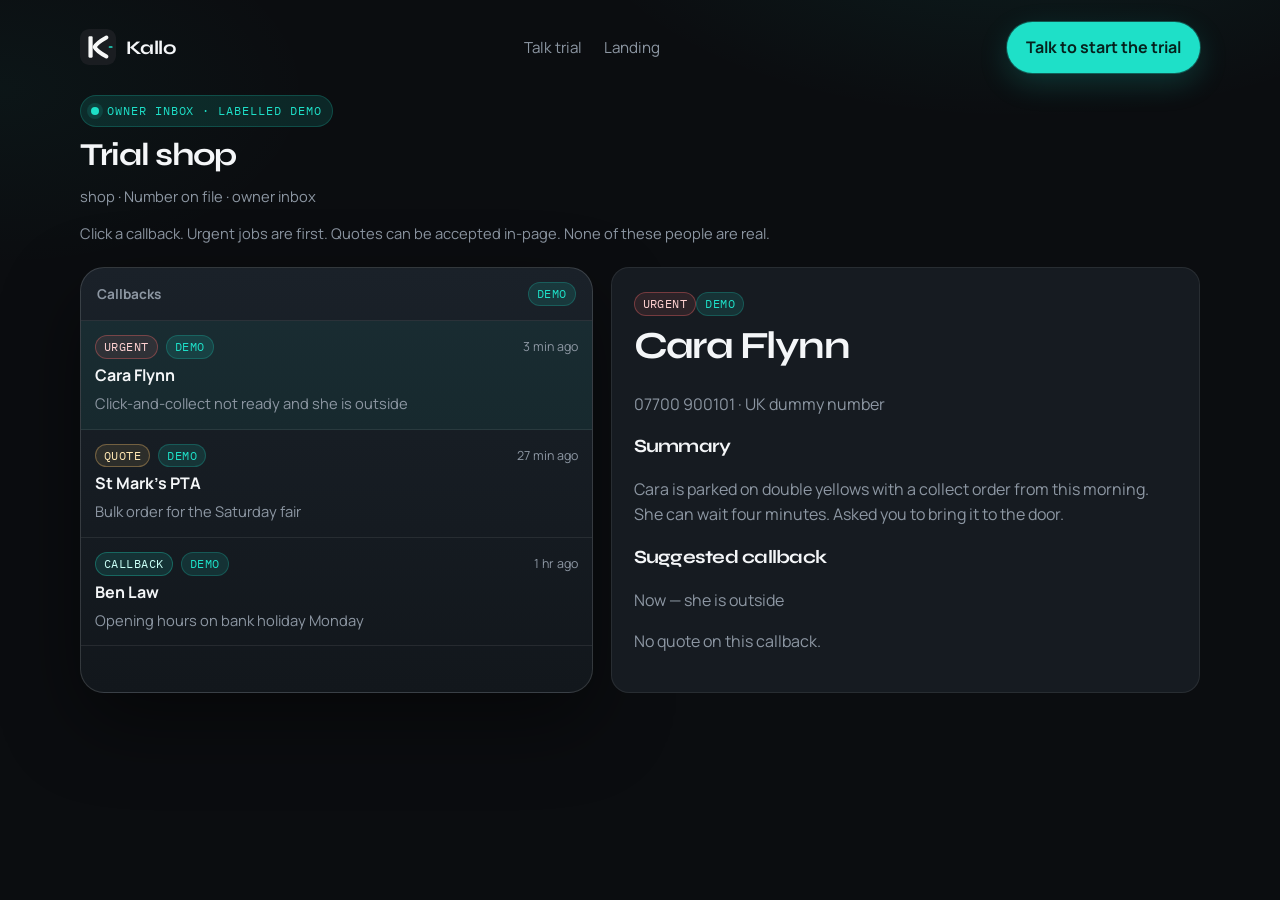
==== inbox/index.html @ 205d048f "Add Kallo GitHub Pages demo with talk trial and owner inbox Static landing, talk, and inbox routes f" ====
<!DOCTYPE html>
<html lang="en-GB">
<head>
  <meta charset="utf-8">
  <meta name="viewport" content="width=device-width, initial-scale=1">
  <title>Owner inbox — Kallo</title>
  <meta name="description" content="Fake owner inbox for the Kallo trial. Urgency-sorted demo callbacks, summaries, and quote accept.">
  <link rel="icon" href="../assets/favicon.svg" type="image/svg+xml">
  <link rel="preconnect" href="https://fonts.googleapis.com">
  <link rel="preconnect" href="https://fonts.gstatic.com" crossorigin>
  <link href="https://fonts.googleapis.com/css2?family=IBM+Plex+Mono:wght@400;500&family=Manrope:wght@400;600;700&family=Syne:wght@700;800&display=swap" rel="stylesheet">
  <link rel="stylesheet" href="../css/app.css">
</head>
<body class="page-inbox">
  <header class="wrap nav">
    <a class="brand" href="../">
      <img src="../assets/logo.svg" alt="Kallo">
      Kallo
    </a>
    <nav class="nav__links" aria-label="Primary">
      <a href="../talk/">Talk trial</a>
      <a href="../">Landing</a>
    </nav>
    <a class="btn btn--primary" href="../talk/">Talk to start the trial</a>
  </header>

  <main class="wrap">
    <section class="inbox-head">
      <p class="kicker"><span class="live-dot" aria-hidden="true"></span> Owner inbox · labelled demo</p>
      <h1 data-shop>Trial shop</h1>
      <p class="fine" data-shop-meta>shop · Number on file · owner inbox</p>
      <p class="fine">Click a callback. Urgent jobs are first. Quotes can be accepted in-page. None of these people are real.</p>
    </section>
    <div class="inbox-shell">
      <section class="product" aria-label="Callback list">
        <div class="product__bar">
          <strong>Callbacks</strong>
          <span class="demo-pill">Demo</span>
        </div>
        <div data-list></div>
      </section>
      <section class="card" data-detail></section>
    </div>
  </main>
  <script src="../js/base.js"></script>
  <script src="../js/demo-data.js"></script>
  <script src="../js/inbox.js"></script>
</body>
</html>
---- css/app.css ----
:root {
  --bg: #0b0d10;
  --bg-2: #11151a;
  --surface: #161b21;
  --surface-2: #1c232b;
  --line: rgba(255, 255, 255, 0.08);
  --line-strong: rgba(255, 255, 255, 0.14);
  --text: #f4f6f8;
  --muted: #8d97a3;
  --teal: #1ee0c8;
  --teal-2: #14b8a6;
  --teal-dim: rgba(30, 224, 200, 0.12);
  --urgent: #ff6b6b;
  --quote: #f5c16c;
  --shadow: 0 30px 80px rgba(0, 0, 0, 0.45);
  --radius: 18px;
  --max: 1120px;
  --sans: "Manrope", "Segoe UI", sans-serif;
  --display: "Syne", "Manrope", sans-serif;
  --mono: "IBM Plex Mono", ui-monospace, monospace;
}

* { box-sizing: border-box; }
html { scroll-behavior: smooth; }
body {
  margin: 0;
  color: var(--text);
  background:
    radial-gradient(900px 420px at 80% -10%, rgba(30, 224, 200, 0.08), transparent 50%),
    radial-gradient(700px 400px at 0% 10%, rgba(30, 224, 200, 0.04), transparent 45%),
    var(--bg);
  font-family: var(--sans);
  line-height: 1.55;
  min-height: 100vh;
}

a { color: inherit; }
img { max-width: 100%; display: block; }
button, input { font: inherit; }

.wrap {
  width: min(var(--max), calc(100% - 40px));
  margin: 0 auto;
}

.nav {
  display: flex;
  align-items: center;
  justify-content: space-between;
  padding: 22px 0 10px;
  gap: 16px;
}

.brand {
  display: flex;
  align-items: center;
  gap: 10px;
  text-decoration: none;
  font-family: var(--display);
  font-weight: 700;
  letter-spacing: -0.03em;
  font-size: 1.2rem;
}

.brand img { width: 36px; height: 36px; border-radius: 9px; }

.nav__links {
  display: flex;
  align-items: center;
  gap: 22px;
  color: var(--muted);
  font-size: 0.95rem;
}

.nav__links a { text-decoration: none; }
.nav__links a:hover { color: var(--text); }

.btn {
  display: inline-flex;
  align-items: center;
  justify-content: center;
  gap: 8px;
  border: 1px solid transparent;
  border-radius: 999px;
  padding: 12px 18px;
  text-decoration: none;
  cursor: pointer;
  background: transparent;
  color: var(--text);
}

.btn--primary {
  background: var(--teal);
  color: #06221e;
  font-weight: 700;
  box-shadow: 0 0 0 1px rgba(30, 224, 200, 0.3), 0 10px 30px rgba(30, 224, 200, 0.18);
}

.btn--primary:hover { filter: brightness(1.05); }
.btn--primary:disabled { opacity: 0.55; cursor: wait; }
.btn--ghost {
  border-color: var(--line-strong);
  color: var(--text);
}
.btn--ghost:hover { background: rgba(255, 255, 255, 0.04); }

.live-dot {
  width: 8px;
  height: 8px;
  border-radius: 99px;
  background: var(--teal);
  box-shadow: 0 0 0 4px var(--teal-dim);
}

.hero {
  display: grid;
  grid-template-columns: 1.05fr 0.95fr;
  gap: 48px;
  align-items: center;
  padding: 54px 0 40px;
}

.kicker {
  display: inline-flex;
  align-items: center;
  gap: 8px;
  font-family: var(--mono);
  font-size: 0.74rem;
  letter-spacing: 0.08em;
  text-transform: uppercase;
  color: var(--teal);
  background: var(--teal-dim);
  border: 1px solid rgba(30, 224, 200, 0.2);
  border-radius: 999px;
  padding: 6px 10px;
}

h1, h2, h3 { font-family: var(--display); letter-spacing: -0.04em; margin: 0 0 12px; }
h1 { font-size: clamp(2.6rem, 5vw, 4.4rem); line-height: 0.98; }
h2 { font-size: clamp(1.8rem, 3vw, 2.6rem); }
.lede { font-size: 1.12rem; color: var(--muted); max-width: 40rem; }

.hero__actions { display: flex; flex-wrap: wrap; gap: 12px; margin: 26px 0 14px; }
.fine { color: var(--muted); font-size: 0.92rem; }

.product {
  background: linear-gradient(180deg, #1a2129, #12171c);
  border: 1px solid var(--line-strong);
  border-radius: 24px;
  box-shadow: var(--shadow);
  overflow: hidden;
}

.product__bar {
  display: flex;
  align-items: center;
  justify-content: space-between;
  padding: 14px 16px;
  border-bottom: 1px solid var(--line);
  color: var(--muted);
  font-size: 0.85rem;
}

.product__list { display: grid; }
.mock-row {
  display: grid;
  gap: 4px;
  padding: 14px 16px;
  border-bottom: 1px solid var(--line);
  text-align: left;
}
.mock-row:last-child { border-bottom: 0; }
.mock-row strong { font-size: 0.95rem; }
.mock-row span { color: var(--muted); font-size: 0.88rem; }
.mock-row--on { background: rgba(30, 224, 200, 0.06); }

.chip, .demo-pill {
  display: inline-flex;
  align-items: center;
  border-radius: 999px;
  padding: 2px 8px;
  font-size: 0.72rem;
  font-family: var(--mono);
  letter-spacing: 0.04em;
  text-transform: uppercase;
}
.chip { border: 1px solid var(--line-strong); color: var(--muted); }
.chip--urgent { color: #ffd2d2; border-color: rgba(255, 107, 107, 0.35); background: rgba(255, 107, 107, 0.1); }
.chip--quote { color: #ffe7b3; border-color: rgba(245, 193, 108, 0.35); background: rgba(245, 193, 108, 0.1); }
.chip--callback { color: #c9fff6; border-color: rgba(30, 224, 200, 0.3); background: var(--teal-dim); }
.demo-pill {
  color: var(--teal);
  background: var(--teal-dim);
  border: 1px solid rgba(30, 224, 200, 0.22);
}

.section { padding: 72px 0; }
.section--tight { padding: 28px 0 72px; }
.grid-3, .grid-2 { display: grid; gap: 16px; }
.grid-3 { grid-template-columns: repeat(3, 1fr); }
.grid-2 { grid-template-columns: 1fr 1fr; }

.card {
  background: var(--surface);
  border: 1px solid var(--line);
  border-radius: var(--radius);
  padding: 22px;
}
.card p, .card li { color: var(--muted); }
.step {
  font-family: var(--mono);
  color: var(--teal);
  font-size: 0.78rem;
  letter-spacing: 0.08em;
}

.trades {
  display: flex;
  flex-wrap: wrap;
  gap: 8px;
  margin-top: 16px;
}
.trades span {
  border: 1px solid var(--line-strong);
  border-radius: 999px;
  padding: 6px 10px;
  color: var(--muted);
  font-size: 0.88rem;
}

.faq details {
  border-top: 1px solid var(--line);
  padding: 16px 0;
}
.faq summary { cursor: pointer; font-weight: 700; }
.faq p { color: var(--muted); }

.footer {
  border-top: 1px solid var(--line);
  padding: 28px 0 48px;
  color: var(--muted);
  font-size: 0.9rem;
}

.page-talk, .page-inbox { padding-bottom: 60px; }
.talk-stage {
  max-width: 720px;
  margin: 40px auto 0;
  text-align: center;
}
.orb {
  width: 120px;
  height: 120px;
  margin: 20px auto 28px;
  border-radius: 50%;
  background: radial-gradient(circle at 35% 30%, #7ff6e8, #14b8a6 45%, #0b0d10 72%);
  box-shadow: 0 0 0 12px var(--teal-dim), 0 20px 60px rgba(30, 224, 200, 0.2);
  animation: pulse 2.4s ease-in-out infinite;
}
@keyframes pulse {
  50% { transform: scale(1.04); box-shadow: 0 0 0 18px rgba(30, 224, 200, 0.08), 0 20px 60px rgba(30, 224, 200, 0.25); }
}
.live-box {
  min-height: 84px;
  margin: 22px 0;
  padding: 18px;
  border-radius: 16px;
  border: 1px dashed var(--line-strong);
  background: rgba(255, 255, 255, 0.02);
  color: var(--muted);
}
.example {
  font-family: var(--mono);
  color: var(--teal);
  font-size: 0.92rem;
}
.error {
  color: #ffb4b4;
  margin-top: 12px;
}
.fallback {
  margin-top: 22px;
  display: grid;
  gap: 10px;
}
.fallback input {
  width: 100%;
  border-radius: 12px;
  border: 1px solid var(--line-strong);
  background: var(--surface);
  color: var(--text);
  padding: 12px 14px;
}

.inbox-shell {
  display: grid;
  grid-template-columns: 1fr 1.15fr;
  gap: 18px;
  margin-top: 22px;
}
.inbox-head h1 { font-size: 2rem; }
.row {
  width: 100%;
  display: grid;
  gap: 4px;
  text-align: left;
  background: transparent;
  color: inherit;
  border: 0;
  border-bottom: 1px solid var(--line);
  padding: 14px;
  cursor: pointer;
}
.row:hover, .row.is-active { background: rgba(30, 224, 200, 0.06); }
.row__top { display: flex; gap: 8px; align-items: center; }
.row__when { margin-left: auto; color: var(--muted); font-size: 0.78rem; }
.row__line { color: var(--muted); font-size: 0.92rem; }
.detail__phone, .muted { color: var(--muted); }
.quote {
  margin-top: 18px;
  padding: 16px;
  border-radius: 14px;
  background: var(--surface-2);
  border: 1px solid var(--line);
}
.quote__amount { font-size: 2rem; font-family: var(--display); }
.quote__done { color: var(--teal); font-weight: 700; }

@media (max-width: 880px) {
  .hero, .grid-3, .grid-2, .inbox-shell { grid-template-columns: 1fr; }
  .nav__links { display: none; }
  .hero { padding-top: 28px; }
}
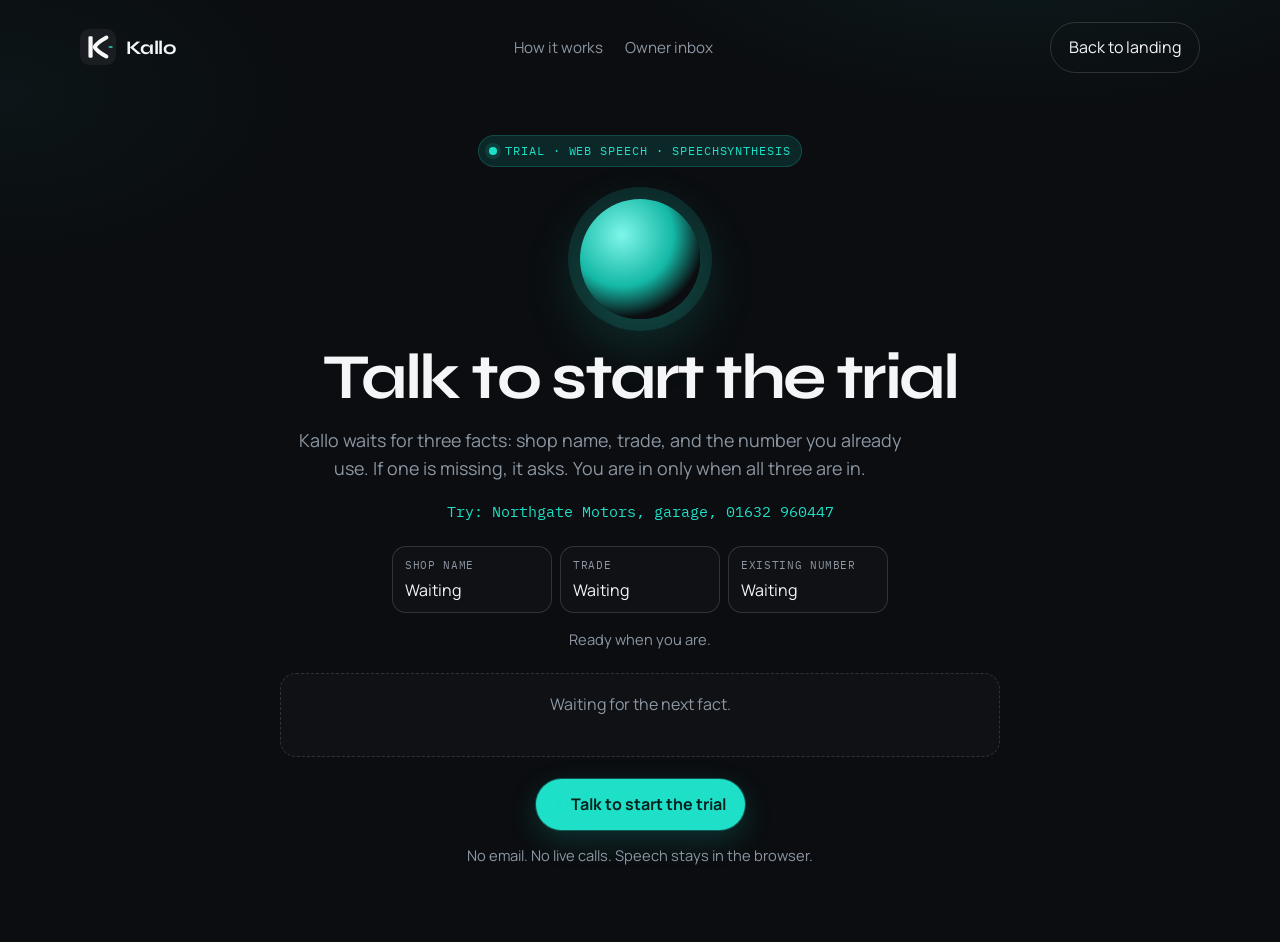
==== commit d6c8bc8e: "Wait for shop name, trade, and number before the inbox Onboard keeps asking until those three facts " ====
--- a/inbox/index.html
+++ b/inbox/index.html
@@ -27,8 +27,8 @@
   <main class="wrap">
     <section class="inbox-head">
       <p class="kicker"><span class="live-dot" aria-hidden="true"></span> Owner inbox · labelled demo</p>
-      <h1 data-shop>Trial shop</h1>
-      <p class="fine" data-shop-meta>shop · Number on file · owner inbox</p>
+      <h1 data-shop></h1>
+      <p class="fine" data-shop-meta></p>
       <p class="fine">Click a callback. Urgent jobs are first. Quotes can be accepted in-page. None of these people are real.</p>
     </section>
     <div class="inbox-shell">
@@ -43,6 +43,7 @@
     </div>
   </main>
   <script src="../js/base.js"></script>
+  <script src="../js/parse.js"></script>
   <script src="../js/demo-data.js"></script>
   <script src="../js/inbox.js"></script>
 </body>
--- a/css/app.css
+++ b/css/app.css
@@ -260,6 +260,36 @@
 @keyframes pulse {
   50% { transform: scale(1.04); box-shadow: 0 0 0 18px rgba(30, 224, 200, 0.08), 0 20px 60px rgba(30, 224, 200, 0.25); }
 }
+.facts {
+  list-style: none;
+  padding: 0;
+  margin: 22px 0 0;
+  display: flex;
+  flex-wrap: wrap;
+  justify-content: center;
+  gap: 8px;
+}
+.fact {
+  min-width: 160px;
+  text-align: left;
+  border: 1px solid var(--line-strong);
+  border-radius: 14px;
+  padding: 10px 12px;
+  background: rgba(255, 255, 255, 0.02);
+}
+.fact.is-set {
+  border-color: rgba(30, 224, 200, 0.35);
+  background: var(--teal-dim);
+}
+.fact__label {
+  display: block;
+  font-family: var(--mono);
+  font-size: 0.68rem;
+  letter-spacing: 0.06em;
+  text-transform: uppercase;
+  color: var(--muted);
+}
+.fact__value { display: block; margin-top: 4px; }
 .live-box {
   min-height: 84px;
   margin: 22px 0;
@@ -283,6 +313,7 @@
   display: grid;
   gap: 10px;
 }
+.fallback[hidden] { display: none; }
 .fallback input {
   width: 100%;
   border-radius: 12px;
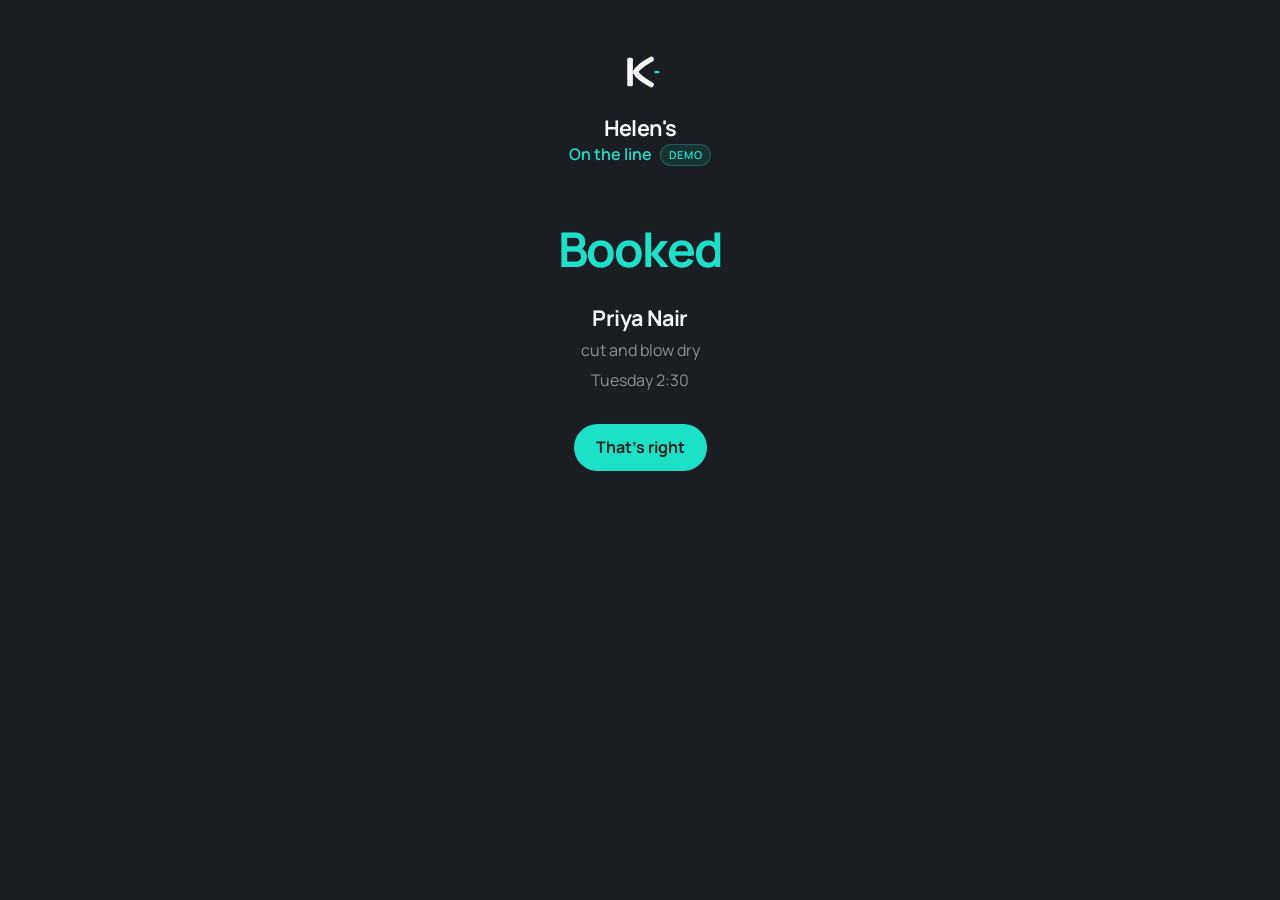
==== commit 197cfe29: "Replace the shop-owner trial with an inbound receptionist screen. The Pages root is now Helen's on t" ====
--- a/inbox/index.html
+++ b/inbox/index.html
@@ -2,49 +2,13 @@
 <html lang="en-GB">
 <head>
   <meta charset="utf-8">
-  <meta name="viewport" content="width=device-width, initial-scale=1">
-  <title>Owner inbox — Kallo</title>
-  <meta name="description" content="Fake owner inbox for the Kallo trial. Urgency-sorted demo callbacks, summaries, and quote accept.">
-  <link rel="icon" href="../assets/favicon.svg" type="image/svg+xml">
-  <link rel="preconnect" href="https://fonts.googleapis.com">
-  <link rel="preconnect" href="https://fonts.gstatic.com" crossorigin>
-  <link href="https://fonts.googleapis.com/css2?family=IBM+Plex+Mono:wght@400;500&family=Manrope:wght@400;600;700&family=Syne:wght@700;800&display=swap" rel="stylesheet">
-  <link rel="stylesheet" href="../css/app.css">
+  <meta http-equiv="refresh" content="0; url=../">
+  <title>Kallo</title>
+  <script>
+    location.replace("../");
+  </script>
 </head>
-<body class="page-inbox">
-  <header class="wrap nav">
-    <a class="brand" href="../">
-      <img src="../assets/logo.svg" alt="Kallo">
-      Kallo
-    </a>
-    <nav class="nav__links" aria-label="Primary">
-      <a href="../talk/">Talk trial</a>
-      <a href="../">Landing</a>
-    </nav>
-    <a class="btn btn--primary" href="../talk/">Talk to start the trial</a>
-  </header>
-
-  <main class="wrap">
-    <section class="inbox-head">
-      <p class="kicker"><span class="live-dot" aria-hidden="true"></span> Owner inbox · labelled demo</p>
-      <h1 data-shop></h1>
-      <p class="fine" data-shop-meta></p>
-      <p class="fine">Click a callback. Urgent jobs are first. Quotes can be accepted in-page. None of these people are real.</p>
-    </section>
-    <div class="inbox-shell">
-      <section class="product" aria-label="Callback list">
-        <div class="product__bar">
-          <strong>Callbacks</strong>
-          <span class="demo-pill">Demo</span>
-        </div>
-        <div data-list></div>
-      </section>
-      <section class="card" data-detail></section>
-    </div>
-  </main>
-  <script src="../js/base.js"></script>
-  <script src="../js/parse.js"></script>
-  <script src="../js/demo-data.js"></script>
-  <script src="../js/inbox.js"></script>
+<body>
+  <p><a href="../">On the line</a></p>
 </body>
 </html>
